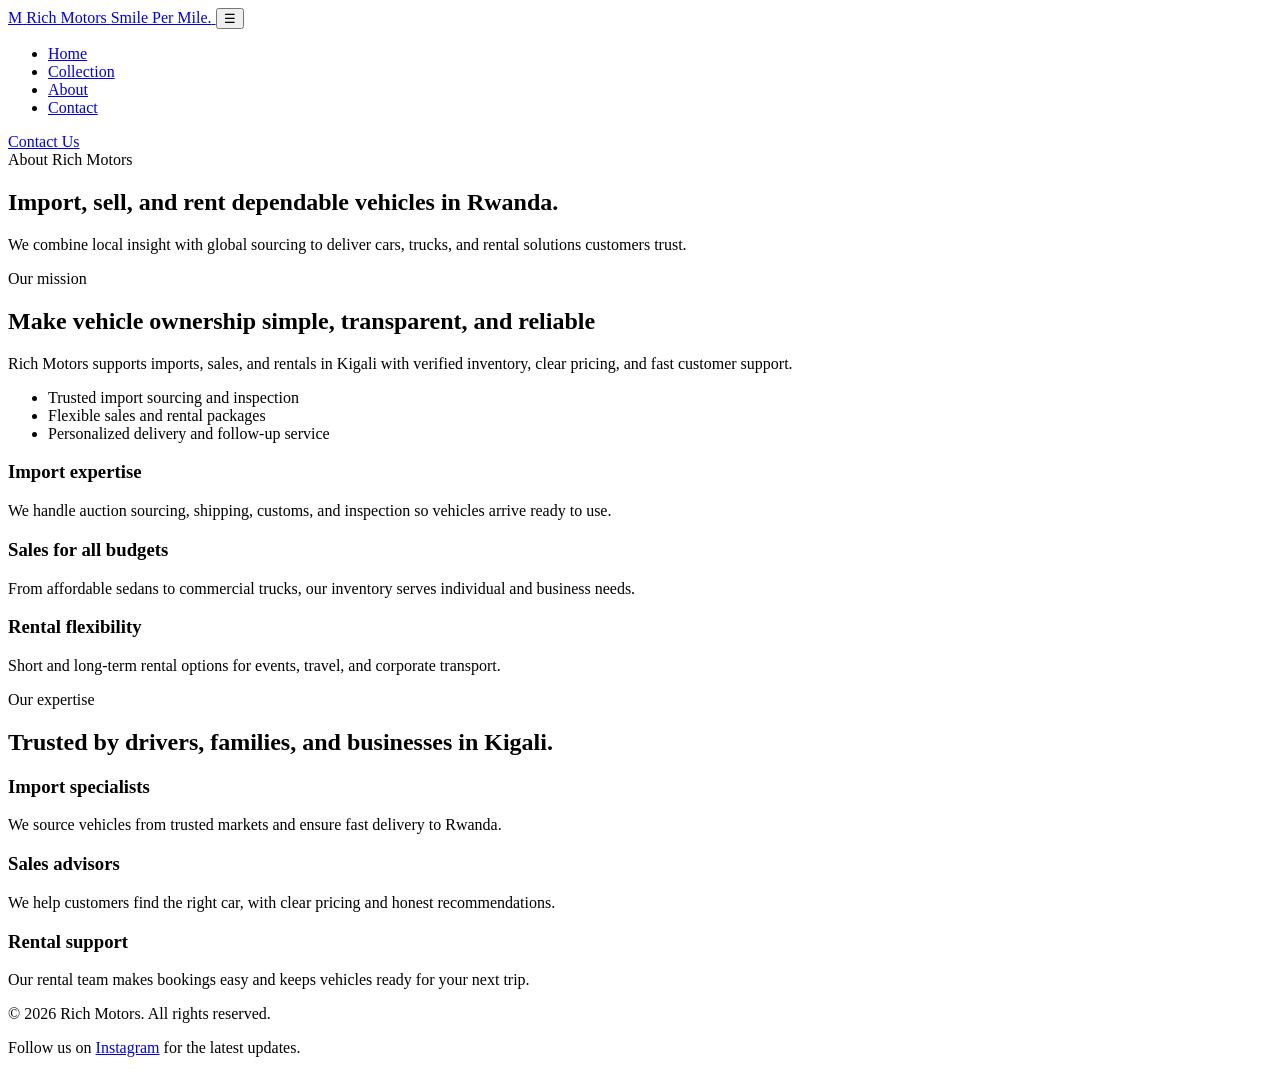
==== About.html @ aa189055 "this is about page" ====
<!DOCTYPE html>
<html lang="en">
<head>
    <meta charset="UTF-8" />
    <meta name="viewport" content="width=device-width, initial-scale=1.0" />
    <title>Rich Motors - About</title>
    <link rel="stylesheet" href="style.css" />
</head>
<body>
    <header class="site-header">
        <div class="container header-inner">
            <a class="logo" href="index.html">
                <span class="logo-mark">M</span>
                <span>
                    Rich Motors
                    <span class="logo-tagline">Smile Per Mile.</span>
                </span>
            </a>
            <button class="menu-toggle" aria-label="Open navigation">☰</button>
            <nav class="main-nav">
                <ul>
                    <li><a href="index.html">Home</a></li>
                    <li><a href="cars.html">Collection</a></li>
                    <li><a href="about.html">About</a></li>
                    <li><a href="contact.html">Contact</a></li>
                </ul>
                </nav>
            <a class="nav-cta" href="contact.html">Contact Us</a>
        </div>
    </header>

    <main>
        <section class="section page-hero page-hero-light" style="background-image: linear-gradient(180deg, rgba(255, 255, 255, 0.12), rgba(255, 255, 255, 0.02)), url('https://images.unsplash.com/photo-1503376780353-7e6692767b70?auto=format&fit=crop&w=1600&q=80');">
            <div class="container">
                <span class="eyebrow">About Rich Motors</span>
                <h1>Import, sell, and rent dependable vehicles in Rwanda.</h1>
                <p>We combine local insight with global sourcing to deliver cars, trucks, and rental solutions customers trust.</p>
            </div>
        </section>

        <section class="section about-section">
            <div class="container about-grid">
                <div class="about-copy">
                    <p class="eyebrow">Our mission</p>
                    <h2>Make vehicle ownership simple, transparent, and reliable</h2>
                    <p>Rich Motors supports imports, sales, and rentals in Kigali with verified inventory, clear pricing, and fast customer support.</p>
                    <ul class="feature-list">
                        <li>Trusted import sourcing and inspection</li>
                        <li>Flexible sales and rental packages</li>
                        <li>Personalized delivery and follow-up service</li>
                    </ul>
                </div>
                <div class="about-cards">
                    <div class="feature-card">
                        <h3>Import expertise</h3>
                        <p>We handle auction sourcing, shipping, customs, and inspection so vehicles arrive ready to use.</p>
                    </div>
                    <div class="feature-card">
                        <h3>Sales for all budgets</h3>
                        <p>From affordable sedans to commercial trucks, our inventory serves individual and business needs.</p>
                        </div>
                    <div class="feature-card">
                        <h3>Rental flexibility</h3>
                        <p>Short and long-term rental options for events, travel, and corporate transport.</p>
                    </div>
                </div>
            </div>
        </section>

        <section class="section team-section">
            <div class="container section-header">
                <span class="eyebrow">Our expertise</span>
                <h2>Trusted by drivers, families, and businesses in Kigali.</h2>
            </div>
            <div class="container cards-grid">
                <article class="feature-card">
                    <h3>Import specialists</h3>
                    <p>We source vehicles from trusted markets and ensure fast delivery to Rwanda.</p>
                </article>
                <article class="feature-card">
                    <h3>Sales advisors</h3>
                    <p>We help customers find the right car, with clear pricing and honest recommendations.</p>
                </article>
                <article class="feature-card">
                    <h3>Rental support</h3>
                    <p>Our rental team makes bookings easy and keeps vehicles ready for your next trip.</p>
                </article>
            </div>
        </section>
        </main>

    <footer class="site-footer">
        <div class="container footer-inner">
            <p>© 2026 Rich Motors. All rights reserved.</p>
            <p>Follow us on <a href="https://www.instagram.com/the_richmotors" target="_blank">Instagram</a> for the latest updates.</p>
        </div>
    </footer>

    <script src="script.js"></script>
</body>
</html>
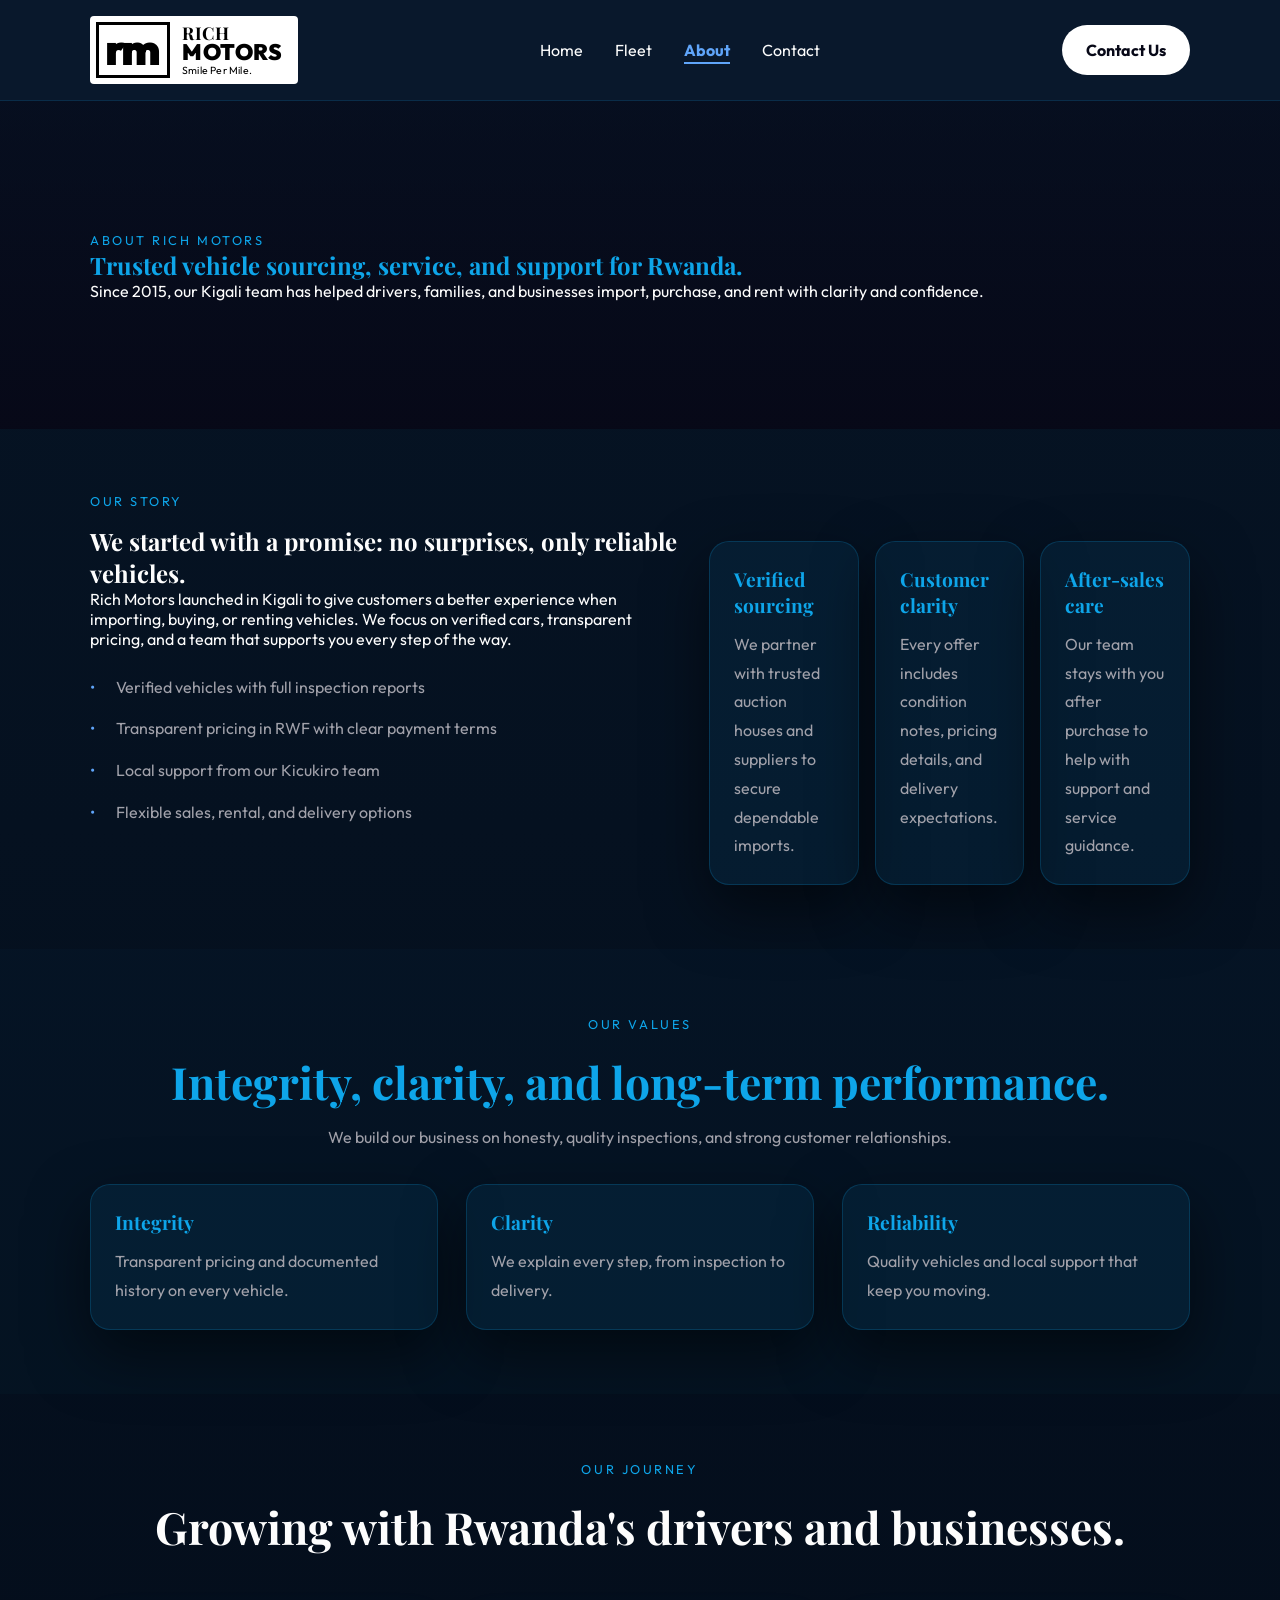
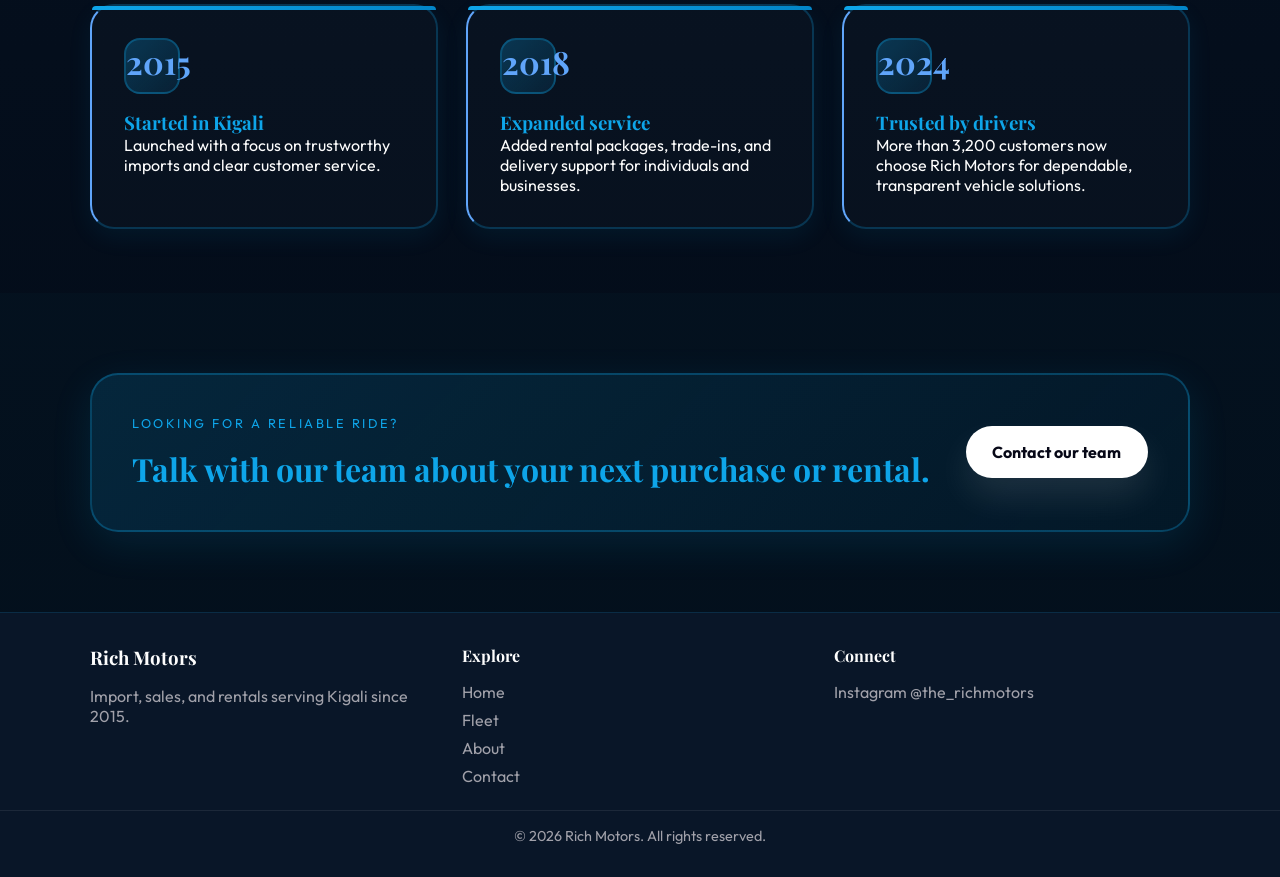
==== commit c83cfdce: "all files are updated" ====
--- a/About.html
+++ b/About.html
@@ -4,95 +4,155 @@
     <meta charset="UTF-8" />
     <meta name="viewport" content="width=device-width, initial-scale=1.0" />
     <title>Rich Motors - About</title>
+    <link rel="preconnect" href="https://fonts.googleapis.com">
+    <link rel="preconnect" href="https://fonts.gstatic.com" crossorigin>
+    <link href="https://fonts.googleapis.com/css2?family=Outfit:wght@300;400;600;700&family=Playfair+Display:wght@400;600;700&display=swap" rel="stylesheet">
     <link rel="stylesheet" href="style.css" />
 </head>
-<body>
+<body class="about-page">
     <header class="site-header">
         <div class="container header-inner">
-            <a class="logo" href="index.html">
-                <span class="logo-mark">M</span>
-                <span>
-                    Rich Motors
-                    <span class="logo-tagline">Smile Per Mile.</span>
-                </span>
+            <a class="custom-logo" href="index.html">
+                <div class="logo-mark-rm">
+                    <span class="r">r</span><span class="m">m</span>
+                </div>
+                <div class="logo-text-group">
+                    <span class="rich">RICH</span>
+                    <span class="motors">MOTORS</span>
+                    <span class="smile">Smile Per Mile.</span>
+                </div>
             </a>
             <button class="menu-toggle" aria-label="Open navigation">☰</button>
             <nav class="main-nav">
                 <ul>
                     <li><a href="index.html">Home</a></li>
-                    <li><a href="cars.html">Collection</a></li>
-                    <li><a href="about.html">About</a></li>
+                    <li><a href="cars.html">Fleet</a></li>
+                    <li><a href="About.html" class="active">About</a></li>
                     <li><a href="contact.html">Contact</a></li>
                 </ul>
-                </nav>
+            </nav>
             <a class="nav-cta" href="contact.html">Contact Us</a>
         </div>
     </header>
 
     <main>
-        <section class="section page-hero page-hero-light" style="background-image: linear-gradient(180deg, rgba(255, 255, 255, 0.12), rgba(255, 255, 255, 0.02)), url('https://images.unsplash.com/photo-1503376780353-7e6692767b70?auto=format&fit=crop&w=1600&q=80');">
+        <section class="section page-hero page-hero-light">
             <div class="container">
                 <span class="eyebrow">About Rich Motors</span>
-                <h1>Import, sell, and rent dependable vehicles in Rwanda.</h1>
-                <p>We combine local insight with global sourcing to deliver cars, trucks, and rental solutions customers trust.</p>
+                <h1>Trusted vehicle sourcing, service, and support for Rwanda.</h1>
+                <p>Since 2015, our Kigali team has helped drivers, families, and businesses import, purchase, and rent with clarity and confidence.</p>
             </div>
         </section>
 
         <section class="section about-section">
             <div class="container about-grid">
                 <div class="about-copy">
-                    <p class="eyebrow">Our mission</p>
-                    <h2>Make vehicle ownership simple, transparent, and reliable</h2>
-                    <p>Rich Motors supports imports, sales, and rentals in Kigali with verified inventory, clear pricing, and fast customer support.</p>
+                    <p class="eyebrow">Our story</p>
+                    <h2>We started with a promise: no surprises, only reliable vehicles.</h2>
+                    <p>Rich Motors launched in Kigali to give customers a better experience when importing, buying, or renting vehicles. We focus on verified cars, transparent pricing, and a team that supports you every step of the way.</p>
                     <ul class="feature-list">
-                        <li>Trusted import sourcing and inspection</li>
-                        <li>Flexible sales and rental packages</li>
-                        <li>Personalized delivery and follow-up service</li>
+                        <li>Verified vehicles with full inspection reports</li>
+                        <li>Transparent pricing in RWF with clear payment terms</li>
+                        <li>Local support from our Kicukiro team</li>
+                        <li>Flexible sales, rental, and delivery options</li>
                     </ul>
                 </div>
                 <div class="about-cards">
                     <div class="feature-card">
-                        <h3>Import expertise</h3>
-                        <p>We handle auction sourcing, shipping, customs, and inspection so vehicles arrive ready to use.</p>
+                        <h3>Verified sourcing</h3>
+                        <p>We partner with trusted auction houses and suppliers to secure dependable imports.</p>
                     </div>
                     <div class="feature-card">
-                        <h3>Sales for all budgets</h3>
-                        <p>From affordable sedans to commercial trucks, our inventory serves individual and business needs.</p>
-                        </div>
+                        <h3>Customer clarity</h3>
+                        <p>Every offer includes condition notes, pricing details, and delivery expectations.</p>
+                    </div>
                     <div class="feature-card">
-                        <h3>Rental flexibility</h3>
-                        <p>Short and long-term rental options for events, travel, and corporate transport.</p>
+                        <h3>After-sales care</h3>
+                        <p>Our team stays with you after purchase to help with support and service guidance.</p>
                     </div>
                 </div>
             </div>
         </section>
 
-        <section class="section team-section">
+        <section class="section values-section">
             <div class="container section-header">
-                <span class="eyebrow">Our expertise</span>
-                <h2>Trusted by drivers, families, and businesses in Kigali.</h2>
+                <p class="eyebrow">Our values</p>
+                <h2>Integrity, clarity, and long-term performance.</h2>
+                <p>We build our business on honesty, quality inspections, and strong customer relationships.</p>
             </div>
             <div class="container cards-grid">
                 <article class="feature-card">
-                    <h3>Import specialists</h3>
-                    <p>We source vehicles from trusted markets and ensure fast delivery to Rwanda.</p>
+                    <h3>Integrity</h3>
+                    <p>Transparent pricing and documented history on every vehicle.</p>
                 </article>
                 <article class="feature-card">
-                    <h3>Sales advisors</h3>
-                    <p>We help customers find the right car, with clear pricing and honest recommendations.</p>
+                    <h3>Clarity</h3>
+                    <p>We explain every step, from inspection to delivery.</p>
                 </article>
                 <article class="feature-card">
-                    <h3>Rental support</h3>
-                    <p>Our rental team makes bookings easy and keeps vehicles ready for your next trip.</p>
+                    <h3>Reliability</h3>
+                    <p>Quality vehicles and local support that keep you moving.</p>
                 </article>
+            </div>
+        </section>
+
+        <section class="section timeline-section">
+            <div class="container section-header">
+                <p class="eyebrow">Our journey</p>
+                <h2>Growing with Rwanda's drivers and businesses.</h2>
+            </div>
+            <div class="container timeline-grid">
+                <article class="timeline-step">
+                    <span class="step-number">2015</span>
+                    <h3>Started in Kigali</h3>
+                    <p>Launched with a focus on trustworthy imports and clear customer service.</p>
+                </article>
+                <article class="timeline-step">
+                    <span class="step-number">2018</span>
+                    <h3>Expanded service</h3>
+                    <p>Added rental packages, trade-ins, and delivery support for individuals and businesses.</p>
+                </article>
+                <article class="timeline-step">
+                    <span class="step-number">2024</span>
+                    <h3>Trusted by drivers</h3>
+                    <p>More than 3,200 customers now choose Rich Motors for dependable, transparent vehicle solutions.</p>
+                </article>
+            </div>
+        </section>
+
+        <section class="section cta-section">
+            <div class="container cta-card">
+                <div>
+                    <p class="eyebrow">Looking for a reliable ride?</p>
+                    <h2>Talk with our team about your next purchase or rental.</h2>
+                </div>
+                <a class="btn btn-primary" href="index.html#contact">Contact our team</a>
             </div>
         </section>
         </main>
 
     <footer class="site-footer">
         <div class="container footer-inner">
+            <div class="footer-section">
+                <h3>Rich Motors</h3>
+                <p>Import, sales, and rentals serving Kigali since 2015.</p>
+            </div>
+            <div class="footer-section">
+                <h4>Explore</h4>
+                <ul>
+                    <li><a href="index.html">Home</a></li>
+                    <li><a href="cars.html">Fleet</a></li>
+                    <li><a href="About.html">About</a></li>
+                    <li><a href="contact.html">Contact</a></li>
+                </ul>
+            </div>
+            <div class="footer-section">
+                <h4>Connect</h4>
+                <p><a href="https://www.instagram.com/the_richmotors" target="_blank">Instagram @the_richmotors</a></p>
+            </div>
+        </div>
+        <div class="footer-bottom">
             <p>© 2026 Rich Motors. All rights reserved.</p>
-            <p>Follow us on <a href="https://www.instagram.com/the_richmotors" target="_blank">Instagram</a> for the latest updates.</p>
         </div>
     </footer>
 
--- a/style.css
+++ b/style.css
@@ -0,0 +1,1495 @@
+* {
+    margin: 0;
+    padding: 0;
+    box-sizing: border-box;
+    font-family: 'Outfit', 'Segoe UI', Tahoma, Geneva, Verdana, sans-serif;
+}
+
+:root {
+    --bg: #05060A;
+    --surface: rgba(255, 255, 255, 0.05);
+    --surface-strong: rgba(255, 255, 255, 0.15);
+    --text: #fdfdfd;
+    --muted: #a1a1aa;
+    --gold: #D4AF37;
+    --gold-dark: #aa8c2c;
+    --accent: rgba(255, 255, 255, 0.95);
+    --shadow: 0 24px 60px rgba(0, 0, 0, 0.5);
+}
+
+h1, h2, h3, h4, .intro-title, .logo {
+    font-family: 'Playfair Display', serif;
+}
+
+body {
+    background: linear-gradient(180deg, #0b0b0b 0%, #050505 100%);
+    color: var(--text);
+    min-height: 100vh;
+}
+
+img {
+    display: block;
+    max-width: 100%;
+}
+
+a {
+    color: inherit;
+    text-decoration: none;
+}
+
+button,
+input,
+textarea {
+    font: inherit;
+}
+
+.container {
+    width: min(1100px, calc(100% - 2rem));
+    margin: 0 auto;
+}
+
+header.site-header {
+    position: sticky;
+    top: 0;
+    z-index: 10;
+    backdrop-filter: blur(16px);
+    background: rgba(7, 8, 23, 0.82);
+    border-bottom: 1px solid rgba(255, 255, 255, 0.08);
+}
+
+.header-inner {
+    display: flex;
+    align-items: center;
+    justify-content: space-between;
+    gap: 1rem;
+    padding: 1rem 0;
+}
+
+.logo {
+    display: inline-flex;
+    align-items: center;
+    gap: 0.8rem;
+    font-size: 1.2rem;
+    font-weight: 700;
+    letter-spacing: 0.08em;
+    text-transform: uppercase;
+    color: var(--gold);
+}
+
+.logo-tagline {
+    display: block;
+    font-size: 0.72rem;
+    font-weight: 400;
+    letter-spacing: 0.16em;
+    text-transform: uppercase;
+    color: var(--text);
+}
+
+.logo-mark {
+    display: inline-flex;
+    align-items: center;
+    justify-content: center;
+    width: 2.4rem;
+    height: 2.4rem;
+    border-radius: 0.8rem;
+    background: var(--gold);
+    color: #07151f;
+    font-size: 1.4rem;
+    font-weight: 900;
+}
+
+.main-nav {
+    display: flex;
+    align-items: center;
+}
+
+.main-nav ul {
+    display: flex;
+    gap: 2rem;
+    list-style: none;
+}
+
+.main-nav a {
+    color: var(--text);
+    transition: color 0.25s ease;
+    position: relative;
+}
+
+.main-nav a::after {
+    content: '';
+    position: absolute;
+    bottom: -4px;
+    left: 0;
+    width: 0;
+    height: 2px;
+    background: var(--gold);
+    transition: width 0.3s ease;
+}
+
+.main-nav a:hover::after,
+.main-nav a:focus-visible::after,
+.main-nav a.active::after {
+    width: 100%;
+}
+
+.main-nav a:hover,
+.main-nav a:focus-visible,
+.main-nav a.active {
+    color: var(--gold);
+}
+
+.main-nav a.active {
+    font-weight: 700;
+}
+
+.nav-cta {
+    display: inline-flex;
+    align-items: center;
+    justify-content: center;
+    padding: 0.95rem 1.5rem;
+    border-radius: 999px;
+    background: #ffffff;
+    color: #070817;
+    font-weight: 700;
+    transition: all 0.3s ease;
+    cursor: pointer;
+}
+
+.nav-cta:hover {
+    transform: translateY(-4px) scale(1.05);
+    background-color: #ffffff;
+    box-shadow: 0 12px 30px rgba(255, 255, 255, 0.25);
+}
+
+.intro-overlay {
+    position: fixed;
+    inset: 0;
+    background: #ffffff;
+    display: flex;
+    justify-content: center;
+    align-items: center;
+    z-index: 9999;
+    opacity: 1;
+    visibility: visible;
+    transition: opacity 0.8s ease, visibility 0.8s ease;
+    color: #070817;
+}
+
+.intro-overlay.hidden {
+    opacity: 0;
+    visibility: hidden;
+}
+
+.intro-screen {
+    text-align: center;
+}
+
+.intro-logo {
+    display: inline-flex;
+    align-items: center;
+    gap: 1rem;
+    padding: 2rem 2.5rem;
+    border-radius: 2rem;
+    border: 1px solid #070817;
+    background: #ffffff;
+    box-shadow: 0 28px 70px rgba(0, 0, 0, 0.16);
+    opacity: 0;
+    transform: scale(0.85);
+    animation: splashPop 0.9s ease-out 0.2s forwards;
+}
+
+.intro-mark {
+    width: 4rem;
+    height: 4rem;
+    border-radius: 1rem;
+    background: #070817;
+    color: #ffffff;
+    display: grid;
+    place-items: center;
+    font-size: 2.5rem;
+    font-weight: 900;
+    text-transform: uppercase;
+}
+
+.intro-title {
+    display: block;
+    font-size: 1.6rem;
+    letter-spacing: 0.2em;
+    color: #070817;
+}
+
+.intro-tagline {
+    display: block;
+    margin-top: 0.45rem;
+    font-size: 0.95rem;
+    color: #070817;
+    opacity: 0.8;
+}
+
+@keyframes splashPop {
+    from {
+        opacity: 0;
+        transform: scale(0.72);
+    }
+    to {
+        opacity: 1;
+        transform: scale(1);
+    }
+}
+
+.menu-toggle {
+    display: none;
+    border: none;
+    background: transparent;
+    color: var(--text);
+    font-size: 1.8rem;
+    cursor: pointer;
+    padding: 0.5rem;
+}
+
+.hero {
+    padding: 5rem 0 3rem;
+    min-height: 82vh;
+    background-image: url('images/hero.png');
+    background-size: cover;
+    background-position: center;
+    background-repeat: no-repeat;
+    position: relative;
+}
+
+.hero::after,
+.page-hero::after {
+    content: '';
+    position: absolute;
+    inset: 0;
+    background: linear-gradient(180deg, rgba(7, 8, 23, 0.55), rgba(7, 8, 23, 0.95));
+}
+
+.page-hero {
+    padding: 6rem 0;
+    background: linear-gradient(135deg, rgba(7, 8, 23, 0.9), rgba(16, 20, 47, 0.95));
+    background-size: cover;
+    background-position: center;
+    background-repeat: no-repeat;
+    position: relative;
+}
+
+.page-hero-light {
+    background: linear-gradient(135deg, rgba(255, 255, 255, 0.06), rgba(255, 255, 255, 0.02));
+    background-size: cover;
+    background-position: center;
+    background-repeat: no-repeat;
+}
+
+.page-hero .container,
+.hero .container {
+    position: relative;
+    z-index: 1;
+}
+
+.hero-grid {
+    position: relative;
+    display: grid;
+    grid-template-columns: 1.4fr 0.8fr;
+    gap: 2rem;
+    align-items: center;
+    min-height: 70vh;
+}
+
+.hero-copy {
+    max-width: 640px;
+}
+
+.eyebrow {
+    text-transform: uppercase;
+    letter-spacing: 0.2em;
+    color: var(--gold);
+    font-size: 0.8rem;
+    margin-bottom: 1rem;
+}
+
+.hero-copy h1 {
+    font-size: clamp(2.8rem, 2.5vw + 1.5rem, 4.2rem);
+    line-height: 1.02;
+    margin-bottom: 1rem;
+}
+
+.hero-copy p {
+    color: var(--muted);
+    max-width: 42rem;
+    margin-bottom: 2rem;
+    line-height: 1.8;
+}
+
+.hero-actions {
+    display: flex;
+    flex-wrap: wrap;
+    gap: 1rem;
+}
+
+.hero-highlights {
+    display: flex;
+    flex-wrap: wrap;
+    gap: 0.75rem;
+    margin-top: 1.5rem;
+}
+
+.highlight-pill {
+    display: inline-flex;
+    align-items: center;
+    justify-content: center;
+    padding: 0.75rem 1rem;
+    border-radius: 999px;
+    background: rgba(244, 193, 26, 0.16);
+    color: #f4c11a;
+    font-weight: 700;
+    letter-spacing: 0.04em;
+    font-size: 0.95rem;
+}
+
+.btn {
+    display: inline-flex;
+    align-items: center;
+    justify-content: center;
+    padding: 0.95rem 1.6rem;
+    border-radius: 999px;
+    border: 1px solid transparent;
+    transition: all 0.3s ease;
+    cursor: pointer;
+}
+
+.btn-primary {
+    background: #ffffff;
+    color: #070817;
+    font-weight: 700;
+    box-shadow: 0 18px 35px rgba(255, 255, 255, 0.1);
+}
+
+.btn-primary:hover {
+    transform: translateY(-3px) scale(1.05);
+    background: #ffffff;
+    box-shadow: 0 16px 40px rgba(255, 255, 255, 0.2);
+}
+
+.btn-secondary {
+    background: rgba(255, 255, 255, 0.08);
+    color: var(--text);
+    border-color: rgba(255, 255, 255, 0.18);
+}
+
+.btn-secondary:hover {
+    background: rgba(255, 255, 255, 0.18);
+    transform: translateY(-3px);
+    box-shadow: 0 12px 30px rgba(255, 255, 255, 0.12);
+}
+
+.hero-stats {
+    display: grid;
+    gap: 1rem;
+}
+
+.stat-card {
+    background: rgba(255, 255, 255, 0.08);
+    border: 1px solid rgba(255, 255, 255, 0.08);
+    border-radius: 1rem;
+    padding: 1.4rem;
+    box-shadow: var(--shadow);
+    transition: all 0.3s ease;
+    cursor: pointer;
+    position: relative;
+    overflow: hidden;
+}
+
+.stat-card::before {
+    content: '';
+    position: absolute;
+    inset: 0;
+    background: linear-gradient(135deg, rgba(244, 193, 26, 0.15), rgba(255, 255, 255, 0.06));
+    opacity: 0;
+    transition: opacity 0.3s ease;
+    z-index: 0;
+}
+
+.stat-card > * {
+    position: relative;
+    z-index: 1;
+}
+
+.stat-card:hover {
+    transform: translateY(-6px);
+    box-shadow: 0 28px 70px rgba(244, 193, 26, 0.25), 0 20px 50px rgba(0, 0, 0, 0.35);
+    border-color: rgba(244, 193, 26, 0.4);
+}
+
+.stat-card:hover::before {
+    opacity: 1;
+}
+
+.stat-card strong {
+    display: block;
+    font-size: 2rem;
+    margin-bottom: 0.4rem;
+    color: var(--gold);
+}
+
+.section {
+    padding: 4rem 0;
+}
+
+.section-header {
+    text-align: center;
+    margin-bottom: 2rem;
+}
+
+.section-header h2 {
+    font-size: clamp(2.1rem, 1.6vw + 1.5rem, 3rem);
+    margin: 1rem 0 0.75rem;
+}
+
+.section-header p {
+    color: var(--muted);
+    max-width: 700px;
+    margin: 0 auto;
+    line-height: 1.8;
+}
+
+.cards-grid {
+    display: grid;
+    grid-template-columns: repeat(auto-fit, minmax(280px, 1fr));
+    gap: 1.75rem;
+}
+
+.car-card {
+    background: rgba(255, 255, 255, 0.06);
+    border: 1px solid rgba(255, 255, 255, 0.08);
+    border-radius: 1.5rem;
+    overflow: hidden;
+    box-shadow: var(--shadow);
+    display: flex;
+    flex-direction: column;
+    position: relative;
+    transition: all 0.3s ease;
+    cursor: pointer;
+}
+
+.car-card::before {
+    content: '';
+    position: absolute;
+    inset: 0;
+    background: linear-gradient(135deg, rgba(244, 193, 26, 0.15), rgba(255, 255, 255, 0.05));
+    opacity: 0;
+    transition: opacity 0.3s ease;
+    z-index: 1;
+    pointer-events: none;
+}
+
+.car-card:hover {
+    transform: translateY(-12px) scale(1.02);
+    box-shadow: 0 40px 100px rgba(244, 193, 26, 0.25), 0 32px 80px rgba(0, 0, 0, 0.45);
+    border-color: rgba(244, 193, 26, 0.4);
+}
+
+.car-card:hover::before {
+    opacity: 1;
+}
+
+.car-card img {
+    aspect-ratio: 4 / 3;
+    object-fit: cover;
+    transition: transform 0.3s ease;
+}
+
+.car-card:hover img {
+    transform: scale(1.05);
+}
+
+.card-badge {
+    position: absolute;
+    top: 1rem;
+    right: 1rem;
+    background: linear-gradient(135deg, #f4c11a, #ffd700);
+    color: #070817;
+    padding: 0.5rem 1rem;
+    border-radius: 999px;
+    font-weight: 700;
+    font-size: 0.85rem;
+    z-index: 2;
+    box-shadow: 0 4px 15px rgba(244, 193, 26, 0.3);
+}
+
+.card-content {
+    padding: 1.6rem;
+    display: flex;
+    flex-direction: column;
+    gap: 1rem;
+}
+
+.card-content h3 {
+    font-size: 1.4rem;
+}
+
+.card-content p {
+    color: var(--muted);
+    line-height: 1.75;
+}
+
+.card-specs {
+    display: flex;
+    flex-wrap: wrap;
+    gap: 0.75rem;
+    padding: 0.75rem 0;
+    border-top: 1px solid rgba(255, 255, 255, 0.08);
+    border-bottom: 1px solid rgba(255, 255, 255, 0.08);
+}
+
+.card-specs span {
+    display: inline-block;
+    background: rgba(244, 193, 26, 0.1);
+    color: #f4c11a;
+    padding: 0.4rem 0.75rem;
+    border-radius: 999px;
+    font-size: 0.85rem;
+    font-weight: 600;
+}
+
+.card-meta {
+    margin-top: auto;
+    display: flex;
+    align-items: center;
+    justify-content: space-between;
+    gap: 1rem;
+    flex-wrap: wrap;
+}
+
+.card-meta span {
+    color: var(--gold);
+    font-weight: 700;
+    font-size: 1.2rem;
+}
+
+.card-meta button {
+    border: none;
+    background: #ffffff;
+    color: #070817;
+    padding: 0.85rem 1.2rem;
+    border-radius: 999px;
+    cursor: pointer;
+    transition: all 0.3s ease;
+    font-weight: 600;
+}
+
+.card-meta button:hover {
+    transform: translateY(-4px) scale(1.05);
+    background: #ffffff;
+    box-shadow: 0 12px 30px rgba(255, 255, 255, 0.25);
+}
+
+.about-grid,
+.contact-grid {
+    display: grid;
+    grid-template-columns: 1.1fr 0.9fr;
+    gap: 2rem;
+    align-items: start;
+}
+
+.service-grid,
+.insta-grid {
+    display: grid;
+    grid-template-columns: repeat(auto-fit, minmax(300px, 1fr));
+    gap: 1.75rem;
+}
+
+.about-copy,
+.contact-intro {
+    max-width: 620px;
+}
+
+.service-card,
+.insta-card {
+    background: rgba(255, 255, 255, 0.06);
+    border: 1px solid rgba(255, 255, 255, 0.08);
+    border-radius: 1.5rem;
+    padding: 1.75rem;
+    box-shadow: var(--shadow);
+    transition: all 0.3s ease;
+    cursor: pointer;
+    position: relative;
+    overflow: hidden;
+}
+
+.service-card::before,
+.insta-card::before {
+    content: '';
+    position: absolute;
+    inset: 0;
+    background: linear-gradient(135deg, rgba(244, 193, 26, 0.1), rgba(255, 255, 255, 0.04));
+    opacity: 0;
+    transition: opacity 0.3s ease;
+    z-index: 0;
+}
+
+.service-card > *,
+.insta-card > * {
+    position: relative;
+    z-index: 1;
+}
+
+.service-card:hover,
+.insta-card:hover {
+    transform: translateY(-10px) scale(1.02);
+    box-shadow: 0 35px 90px rgba(244, 193, 26, 0.2), 0 28px 70px rgba(0, 0, 0, 0.4);
+    border-color: rgba(244, 193, 26, 0.3);
+}
+
+.service-card:hover::before,
+.insta-card:hover::before {
+    opacity: 1;
+}
+
+.service-icon {
+    font-size: 2.5rem;
+    margin-bottom: 0.75rem;
+}
+
+.service-card h3,
+.insta-card h3 {
+    margin-bottom: 0.85rem;
+    font-size: 1.3rem;
+}
+
+.service-card p,
+.insta-card p {
+    color: var(--muted);
+    line-height: 1.75;
+}
+
+.insta-card img {
+    width: 100%;
+    aspect-ratio: 4 / 3;
+    object-fit: cover;
+    border-radius: 1rem;
+    margin-bottom: 1rem;
+    transition: transform 0.3s ease;
+}
+
+.insta-card:hover img {
+    transform: scale(1.05);
+}
+
+.insta-tag {
+    display: inline-block;
+    margin-bottom: 0.75rem;
+    color: var(--gold);
+    font-weight: 700;
+    letter-spacing: 0.04em;
+    text-transform: uppercase;
+    font-size: 0.85rem;
+}
+
+.insta-link {
+    display: inline-flex;
+    align-items: center;
+    gap: 0.5rem;
+    color: var(--gold);
+    font-weight: 700;
+    margin-top: 1rem;
+    transition: all 0.3s ease;
+}
+
+.insta-link:hover {
+    transform: translateX(6px);
+    color: #ffffff;
+    filter: brightness(1.2);
+}
+
+.feature-list {
+    list-style: none;
+    margin-top: 1.5rem;
+    display: grid;
+    gap: 0.8rem;
+}
+
+.feature-list li {
+    position: relative;
+    padding-left: 1.6rem;
+    color: var(--muted);
+    line-height: 1.8;
+}
+
+.feature-list li::before {
+    content: '•';
+    position: absolute;
+    left: 0;
+    color: var(--gold);
+}
+
+.about-cards {
+    display: grid;
+    gap: 1rem;
+}
+
+.feature-card {
+    background: rgba(255, 255, 255, 0.06);
+    border: 1px solid rgba(255, 255, 255, 0.08);
+    border-radius: 1.25rem;
+    padding: 1.5rem;
+    box-shadow: var(--shadow);
+    transition: all 0.3s ease;
+    cursor: pointer;
+    position: relative;
+    overflow: hidden;
+}
+
+.feature-card::before {
+    content: '';
+    position: absolute;
+    inset: 0;
+    background: linear-gradient(135deg, rgba(244, 193, 26, 0.1), rgba(255, 255, 255, 0.04));
+    opacity: 0;
+    transition: opacity 0.3s ease;
+    z-index: 0;
+}
+
+.feature-card > * {
+    position: relative;
+    z-index: 1;
+}
+
+.feature-card:hover {
+    transform: translateY(-8px) scale(1.01);
+    box-shadow: 0 30px 80px rgba(244, 193, 26, 0.2), 0 24px 60px rgba(0, 0, 0, 0.35);
+    border-color: rgba(244, 193, 26, 0.3);
+}
+
+.feature-card:hover::before {
+    opacity: 1;
+}
+
+.feature-card h3 {
+    margin-bottom: 0.75rem;
+    font-size: 1.2rem;
+}
+
+.feature-card p {
+    color: var(--muted);
+    line-height: 1.8;
+}
+
+.about-page {
+    background: linear-gradient(180deg, #0a1a2e 0%, #16213e 100%);
+    --accent-color: #0ea5e9;
+}
+
+.about-page header.site-header {
+    background: rgba(10, 26, 46, 0.95);
+    border-bottom: 1px solid rgba(14, 165, 233, 0.15);
+}
+
+.about-page .page-hero {
+    background: linear-gradient(135deg, rgba(14, 165, 233, 0.12), rgba(14, 165, 233, 0.04)), url('https://images.unsplash.com/photo-1503376780353-7e6692767b70?auto=format&fit=crop&w=1600&q=80');
+    padding: 8rem 0;
+}
+
+.about-page .page-hero h1 {
+    color: #0ea5e9;
+}
+
+.about-page .eyebrow {
+    color: #0ea5e9;
+}
+
+.about-page .section {
+    background: rgba(14, 165, 233, 0.02);
+}
+
+.about-page .section:nth-child(odd) {
+    background: rgba(14, 165, 233, 0.04);
+}
+
+.about-page .feature-card {
+    background: rgba(14, 165, 233, 0.08);
+    border: 1px solid rgba(14, 165, 233, 0.2);
+    transition: all 0.3s ease;
+}
+
+.about-page .feature-card:hover {
+    background: rgba(14, 165, 233, 0.14);
+    border-color: rgba(14, 165, 233, 0.4);
+    box-shadow: 0 30px 80px rgba(14, 165, 233, 0.15), 0 24px 60px rgba(0, 0, 0, 0.35);
+    transform: translateY(-8px) scale(1.01);
+}
+
+.about-page .feature-card h3 {
+    color: #0ea5e9;
+}
+
+.about-page .timeline-grid {
+    display: grid;
+    grid-template-columns: repeat(auto-fit, minmax(260px, 1fr));
+    gap: 1.75rem;
+}
+
+.timeline-step {
+    background: linear-gradient(135deg, rgba(14, 165, 233, 0.1), rgba(14, 165, 233, 0.02));
+    border: 2px solid rgba(14, 165, 233, 0.25);
+    border-radius: 1.5rem;
+    padding: 2rem;
+    box-shadow: 0 8px 24px rgba(14, 165, 233, 0.08);
+    transition: all 0.3s ease;
+    position: relative;
+}
+
+.timeline-step::before {
+    content: '';
+    position: absolute;
+    top: 0;
+    left: 0;
+    right: 0;
+    height: 4px;
+    background: linear-gradient(90deg, #0ea5e9, #0284c7);
+    border-radius: 1.5rem 1.5rem 0 0;
+}
+
+.timeline-step:hover {
+    transform: translateY(-10px);
+    box-shadow: 0 20px 50px rgba(14, 165, 233, 0.2);
+    border-color: rgba(14, 165, 233, 0.5);
+}
+
+.timeline-step h3 {
+    color: #0ea5e9;
+    margin-top: 1rem;
+}
+
+.step-number {
+    display: inline-flex;
+    align-items: center;
+    justify-content: center;
+    width: 3.5rem;
+    height: 3.5rem;
+    border-radius: 1rem;
+    background: linear-gradient(135deg, rgba(14, 165, 233, 0.25), rgba(14, 165, 233, 0.1));
+    color: #0ea5e9;
+    font-weight: 700;
+    font-size: 1.3rem;
+    border: 2px solid rgba(14, 165, 233, 0.3);
+    margin-bottom: 1rem;
+}
+
+.about-page .values-section {
+    background: rgba(14, 165, 233, 0.06);
+}
+
+.about-page .values-section .section-header h2 {
+    color: #0ea5e9;
+}
+
+.about-page .cta-card {
+    background: linear-gradient(135deg, rgba(14, 165, 233, 0.15), rgba(14, 165, 233, 0.05));
+    border: 2px solid rgba(14, 165, 233, 0.3);
+    border-radius: 1.75rem;
+    padding: 2.5rem;
+    display: flex;
+    align-items: center;
+    justify-content: space-between;
+    gap: 2rem;
+    box-shadow: 0 12px 40px rgba(14, 165, 233, 0.12);
+    transition: all 0.3s ease;
+}
+
+.about-page .cta-card:hover {
+    background: linear-gradient(135deg, rgba(14, 165, 233, 0.22), rgba(14, 165, 233, 0.08));
+    border-color: rgba(14, 165, 233, 0.5);
+    box-shadow: 0 20px 60px rgba(14, 165, 233, 0.2);
+    transform: scale(1.02);
+}
+
+.about-page .cta-card h2 {
+    margin: 0;
+    font-size: clamp(2rem, 2.5vw, 2.6rem);
+    color: #0ea5e9;
+}
+
+.about-page .cta-section {
+    padding: 5rem 0;
+    background: rgba(14, 165, 233, 0.04);
+}
+
+.about-page .site-footer {
+    background: rgba(10, 26, 46, 0.8);
+    border-top: 1px solid rgba(14, 165, 233, 0.15);
+}
+
+.about-page .site-footer a:hover {
+    color: #0ea5e9;
+}
+
+@media (max-width: 768px) {
+    .about-page .page-hero {
+        padding: 5rem 0;
+    }
+
+    .about-page .cta-card {
+        flex-direction: column;
+        text-align: center;
+        padding: 2rem;
+    }
+
+    .about-page .timeline-grid {
+        grid-template-columns: 1fr;
+    }
+}
+
+.contact-form {
+    background: rgba(255, 255, 255, 0.06);
+    border: 1px solid rgba(255, 255, 255, 0.08);
+    border-radius: 1.5rem;
+    padding: 2rem;
+    box-shadow: var(--shadow);
+    display: grid;
+    gap: 1rem;
+}
+
+.contact-form label {
+    display: grid;
+    gap: 0.5rem;
+    color: var(--text);
+    font-weight: 500;
+}
+
+.contact-form input,
+.contact-form select,
+.contact-form textarea {
+    width: 100%;
+    background: rgba(255, 255, 255, 0.05);
+    border: 1px solid rgba(255, 255, 255, 0.12);
+    border-radius: 0.95rem;
+    padding: 0.95rem 1rem;
+    color: var(--text);
+    outline: none;
+    transition: all 0.3s ease;
+}
+
+.contact-form input:focus,
+.contact-form select:focus,
+.contact-form textarea:focus {
+    border-color: rgba(244, 193, 26, 0.9);
+    box-shadow: 0 0 0 4px rgba(244, 193, 26, 0.12);
+}
+
+.contact-info p {
+    color: var(--muted);
+    line-height: 1.8;
+    margin-bottom: 0.5rem;
+}
+
+.map-embed {
+    margin-top: 1.5rem;
+    border-radius: 1rem;
+    overflow: hidden;
+}
+
+.map-embed iframe {
+    width: 100%;
+    min-height: 280px;
+    border: 0;
+}
+
+.form-status {
+    color: var(--gold);
+    min-height: 1.4rem;
+    font-weight: 600;
+}
+
+.site-footer {
+    border-top: 1px solid rgba(255, 255, 255, 0.08);
+    padding: 2rem 0;
+}
+
+.footer-inner {
+    display: flex;
+    justify-content: space-between;
+    gap: 1rem;
+    flex-wrap: wrap;
+    color: var(--muted);
+}
+
+.footer-section {
+    flex: 1;
+    min-width: 200px;
+}
+
+.footer-section h3,
+.footer-section h4 {
+    margin-bottom: 1rem;
+    color: var(--text);
+}
+
+.footer-section ul {
+    list-style: none;
+}
+
+.footer-section ul li {
+    margin-bottom: 0.5rem;
+}
+
+.footer-section a {
+    transition: color 0.3s ease;
+}
+
+.footer-section a:hover {
+    color: var(--gold);
+}
+
+.footer-bottom {
+    text-align: center;
+    margin-top: 1rem;
+    padding-top: 1rem;
+    border-top: 1px solid rgba(255, 255, 255, 0.08);
+    font-size: 0.9rem;
+    color: var(--muted);
+}
+
+/* Responsive Design */
+@media (max-width: 1024px) {
+    .hero-grid {
+        grid-template-columns: 1fr;
+        min-height: auto;
+    }
+
+    .cards-grid {
+        grid-template-columns: repeat(auto-fit, minmax(250px, 1fr));
+    }
+
+    .service-grid,
+    .insta-grid {
+        grid-template-columns: repeat(2, 1fr);
+    }
+
+    .about-grid,
+    .contact-grid {
+        grid-template-columns: 1fr;
+    }
+}
+
+@media (max-width: 900px) {
+    .hero-grid,
+    .about-grid,
+    .contact-grid,
+    .cards-grid,
+    .service-grid,
+    .insta-grid {
+        grid-template-columns: 1fr;
+    }
+
+    .main-nav ul {
+        flex-direction: column;
+        gap: 1rem;
+    }
+
+    .header-inner {
+        flex-wrap: wrap;
+    }
+
+    .section {
+        padding: 2.5rem 0;
+    }
+}
+
+@media (max-width: 768px) {
+    .menu-toggle {
+        display: inline-flex;
+    }
+
+    .main-nav {
+        position: absolute;
+        top: 100%;
+        left: 0;
+        right: 0;
+        background: rgba(7, 8, 23, 0.96);
+        border-top: 1px solid rgba(255, 255, 255, 0.08);
+        transform: translateY(-100%);
+        transition: transform 0.25s ease;
+        overflow: hidden;
+        max-height: 0;
+    }
+
+    .main-nav.open {
+        transform: translateY(0);
+        max-height: 300px;
+    }
+
+    .main-nav ul {
+        flex-direction: column;
+        align-items: center;
+        padding: 1.5rem 0;
+        gap: 1rem;
+    }
+
+    .nav-cta {
+        width: 100%;
+        text-align: center;
+    }
+
+    .cards-grid {
+        grid-template-columns: 1fr;
+    }
+
+    .service-grid,
+    .insta-grid {
+        grid-template-columns: 1fr;
+    }
+
+    .hero {
+        padding: 3rem 0 2rem;
+        min-height: auto;
+    }
+
+    .hero-copy h1 {
+        font-size: clamp(1.8rem, 5vw, 2.8rem);
+    }
+
+    .hero-stats {
+        grid-template-columns: repeat(3, 1fr);
+        gap: 0.75rem;
+    }
+
+    .stat-card {
+        padding: 1rem;
+    }
+
+    .stat-card strong {
+        font-size: 1.5rem;
+    }
+
+    .card-meta {
+        flex-direction: column;
+        align-items: stretch;
+    }
+
+    .card-meta button {
+        width: 100%;
+    }
+
+    .section-header h2 {
+        font-size: clamp(1.5rem, 4vw, 2rem);
+    }
+}
+
+@media (max-width: 640px) {
+    .hero {
+        padding-top: 2rem;
+    }
+
+    .hero-copy h1 {
+        font-size: 1.8rem;
+    }
+
+    .hero-stats {
+        grid-template-columns: 1fr;
+    }
+
+    .hero-highlights {
+        flex-direction: column;
+        gap: 0.5rem;
+    }
+
+    .highlight-pill {
+        width: 100%;
+        justify-content: flex-start;
+    }
+
+    .hero-actions {
+        flex-direction: column;
+    }
+
+    .btn {
+        width: 100%;
+    }
+
+    .footer-inner {
+        flex-direction: column;
+        text-align: center;
+    }
+
+    .container {
+        width: calc(100% - 1.5rem);
+    }
+
+    .card-content {
+        padding: 1rem;
+    }
+
+    .service-card,
+    .insta-card,
+    .feature-card {
+        padding: 1.25rem;
+    }
+
+    .contact-form {
+        padding: 1.5rem;
+    }
+
+    .section {
+        padding: 2rem 0;
+    }
+
+    .section-header {
+        margin-bottom: 1.5rem;
+    }
+
+    .card-meta span {
+        font-size: 1rem;
+    }
+}
+
+@media (max-width: 480px) {
+    .header-inner {
+        gap: 0.5rem;
+    }
+
+    .logo {
+        font-size: 1rem;
+    }
+
+    .logo-mark {
+        width: 2rem;
+        height: 2rem;
+        font-size: 1.1rem;
+    }
+
+    .hero-copy h1 {
+        font-size: 1.5rem;
+        line-height: 1.1;
+    }
+
+    .eyebrow {
+        font-size: 0.7rem;
+    }
+
+    .card-badge {
+        font-size: 0.75rem;
+        padding: 0.4rem 0.8rem;
+    }
+
+    .insta-card img,
+    .car-card img {
+        aspect-ratio: 1/1;
+    }
+}
+
+/* Animations */
+.animate-on-scroll {
+    opacity: 0;
+    transform: translateY(30px);
+    transition: opacity 0.8s ease-out, transform 0.8s ease-out;
+}
+
+.animate-on-scroll.visible {
+    opacity: 1;
+    transform: translateY(0);
+}
+
+/* --- DISTINCT PAGE STYLES --- */
+
+/* 1. Cars Page */
+.cars-page .cars-hero {
+    min-height: 40vh;
+    padding: 6rem 0 3rem;
+}
+.fleet-filters {
+    display: flex;
+    gap: 1rem;
+    margin-top: 2rem;
+    flex-wrap: wrap;
+}
+.filter-btn {
+    background: rgba(255,255,255,0.05);
+    border: 1px solid rgba(255,255,255,0.1);
+    color: var(--text);
+    padding: 0.6rem 1.2rem;
+    border-radius: 999px;
+    cursor: pointer;
+    transition: all 0.3s;
+}
+.filter-btn.active, .filter-btn:hover {
+    background: var(--gold);
+    color: var(--bg);
+}
+.cars-gallery-grid {
+    display: grid;
+    grid-template-columns: repeat(auto-fit, minmax(320px, 1fr));
+    gap: 2rem;
+}
+.car-gallery-card {
+    background: rgba(255, 255, 255, 0.03);
+    border: 1px solid rgba(255, 255, 255, 0.08);
+    border-radius: 1rem;
+    overflow: hidden;
+    transition: all 0.4s ease;
+    backdrop-filter: blur(10px);
+}
+.car-gallery-card:hover {
+    transform: translateY(-10px);
+    box-shadow: 0 20px 40px rgba(212, 175, 55, 0.15);
+    border-color: rgba(212, 175, 55, 0.4);
+}
+.gallery-image-wrapper {
+    position: relative;
+    overflow: hidden;
+}
+.gallery-image-wrapper img {
+    width: 100%;
+    aspect-ratio: 16/9;
+    object-fit: cover;
+    transition: transform 0.5s ease;
+}
+.car-gallery-card:hover .gallery-image-wrapper img {
+    transform: scale(1.08);
+}
+.gallery-content {
+    padding: 1.5rem;
+}
+
+/* 2. Contact Page (Split Screen) */
+.contact-page .contact-grid {
+    display: grid;
+    grid-template-columns: 1fr 1fr;
+    gap: 0;
+    background: rgba(255,255,255,0.02);
+    border-radius: 1.5rem;
+    overflow: hidden;
+    border: 1px solid rgba(255,255,255,0.05);
+    box-shadow: 0 30px 60px rgba(0,0,0,0.5);
+}
+.contact-page .contact-intro {
+    padding: 3rem;
+    background: linear-gradient(135deg, rgba(212, 175, 55, 0.05), rgba(0,0,0,0.2));
+}
+.contact-page .contact-form {
+    padding: 3rem;
+    background: rgba(0,0,0,0.4);
+    backdrop-filter: blur(20px);
+}
+.map-embed iframe {
+    width: 100%;
+    height: 250px;
+    border: none;
+    border-radius: 1rem;
+    margin-top: 1.5rem;
+}
+
+/* 3. About Page enhancements */
+.about-page {
+    background: linear-gradient(180deg, #061121 0%, #030812 100%);
+    --gold: #60a5fa; /* Override accent to an elegant sapphire/blue for this page */
+}
+.about-page .site-header {
+    background: rgba(6, 17, 33, 0.82);
+    border-bottom: 1px solid rgba(96, 165, 250, 0.15);
+}
+.about-page .about-cards {
+    grid-template-columns: repeat(3, 1fr);
+    margin-top: 3rem;
+}
+.timeline-grid {
+    display: grid;
+    grid-template-columns: repeat(auto-fit, minmax(250px, 1fr));
+    gap: 2rem;
+    margin-top: 3rem;
+}
+.timeline-step {
+    padding: 2rem;
+    border-left: 2px solid var(--gold);
+    background: rgba(255,255,255,0.02);
+}
+.step-number {
+    font-size: 2rem;
+    font-weight: 700;
+    color: var(--gold);
+    font-family: 'Playfair Display', serif;
+    display: block;
+    margin-bottom: 1rem;
+}
+@media (max-width: 768px) {
+    .contact-page .contact-grid {
+        grid-template-columns: 1fr;
+    }
+    .about-page .about-cards {
+        grid-template-columns: 1fr;
+    }
+}
+
+.site-logo {
+    height: 48px;
+    width: auto;
+    object-fit: contain;
+    background: rgba(255, 255, 255, 0.95);
+    padding: 6px 12px;
+    border-radius: 8px;
+    transition: transform 0.3s ease;
+}
+
+.site-logo:hover {
+    transform: scale(1.05);
+}
+
+/* Custom CSS Logo */
+.custom-logo {
+    display: inline-flex;
+    align-items: center;
+    gap: 12px;
+    text-decoration: none;
+    background: #ffffff;
+    padding: 6px 16px 6px 6px;
+    border-radius: 4px;
+    transition: transform 0.3s ease, box-shadow 0.3s ease;
+}
+.custom-logo:hover {
+    transform: scale(1.03);
+    box-shadow: 0 10px 20px rgba(0,0,0,0.3);
+}
+.custom-logo .logo-mark-rm {
+    border: 3px solid #000000;
+    display: flex;
+    align-items: baseline;
+    font-family: 'Outfit', sans-serif;
+    font-weight: 900;
+    font-size: 2.8rem;
+    letter-spacing: -4px;
+    color: #000000;
+    line-height: 0.8;
+    padding: 6px 10px 8px 6px;
+}
+.custom-logo .logo-mark-rm .r {
+    margin-right: -1px;
+}
+.custom-logo .logo-text-group {
+    display: flex;
+    flex-direction: column;
+    justify-content: center;
+    color: #000000;
+}
+.custom-logo .rich {
+    font-family: 'Playfair Display', serif;
+    font-size: 1.1rem;
+    font-weight: 700;
+    line-height: 1;
+    letter-spacing: 0.5px;
+}
+.custom-logo .motors {
+    font-family: 'Outfit', sans-serif;
+    font-size: 1.4rem;
+    font-weight: 900;
+    line-height: 0.9;
+    letter-spacing: 0.5px;
+    margin-top: 1px;
+}
+.custom-logo .smile {
+    font-family: 'Outfit', sans-serif;
+    font-size: 0.65rem;
+    font-weight: 400;
+    line-height: 1;
+    margin-top: 3px;
+    letter-spacing: 0.2px;
+}
